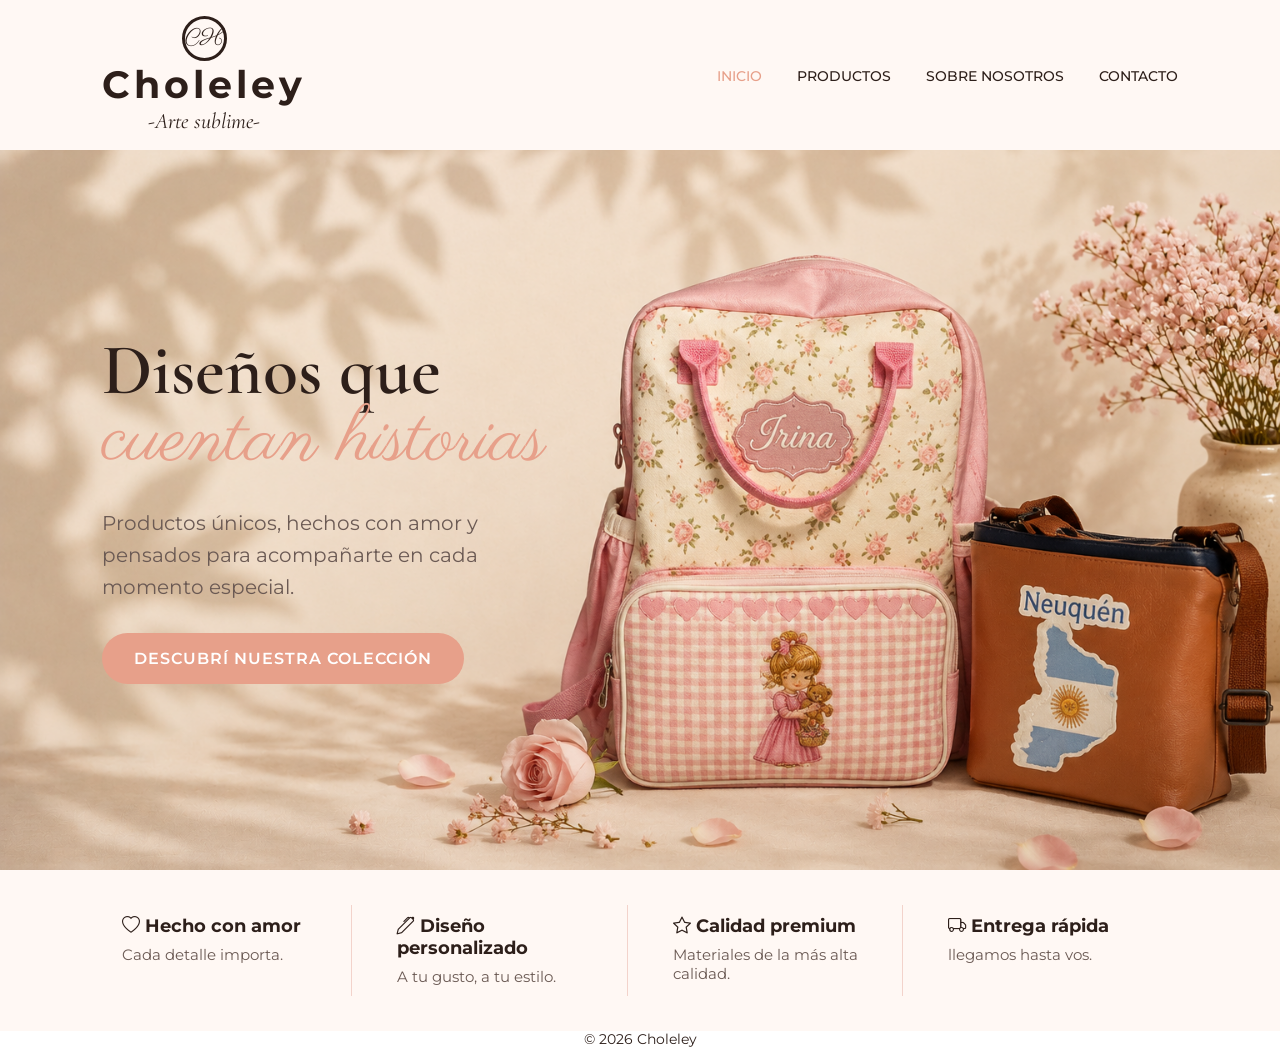
==== index.html @ 0b5933c6 "Primer commit" ====
<!DOCTYPE html>
<html lang="es">
<head>
    <meta charset="UTF-8">
    <meta name="viewport" content="width=device-width, initial-scale=1.0">
    <title>Choleley Arte sublime | Inicio</title>
    <link rel="stylesheet" href="https://cdn.jsdelivr.net/npm/bootstrap-icons@1.13.1/font/bootstrap-icons.min.css">
    <link rel="shortcut icon" href="img/favicon.png" type="image/x-icon">
    <link rel="stylesheet" href="styles/stile.css">
</head>
<body>

    <header class="header">
        <div class="logo">
            <span class="logoIcon">CH</span>
            <h1>Choleley</h1>
            <p>-Arte sublime-</p>
        </div>

        <nav class="navbar">
            <ul class="menu">
                <li class="menuItem active"><a href="index.html">Inicio</a></li>
                <li class="menuItem"><a href="productos.html">Productos</a></li>
                <li class="menuItem"><a href="https://www.instagram.com/choleleycrea?utm_source=ig_web_button_share_sheet&igsh=ZDNlZDc0MzIxNw==">Sobre nosotros</a></li>
                <li class="menuItem"><a href="http://wa.me/299628037">Contacto</a></li>
            </ul>
        </nav>
    </header>

    <main>
        <section class="hero">
            <div class="heroText">
                <h2>Diseños que <span>cuentan historias</span></h2>
                <p>
                    Productos únicos, hechos con amor y pensados para acompañarte en cada momento especial.
                </p>
                <a href="productos.html" class="btn">Descubrí nuestra colección</a>
            </div>
        </section>

        <section class="beneficios">
            <div class="beneficio">
                <h3><i class="bi bi-heart"></i> Hecho con amor</h3>
                <p>Cada detalle importa.</p>
            </div>

            <div class="beneficio">
                <h3><i class="bi bi-pen"></i> Diseño personalizado</h3>
                <p>A tu gusto, a tu estilo.</p>
            </div>

            <div class="beneficio">
                <h3><i class="bi bi-star"></i> Calidad premium</h3>
                <p>Materiales de la más alta calidad.</p>
            </div>

            <div class="beneficio">
                <h3><i class="bi bi-truck"></i> Entrega rápida</h3>
                <p>llegamos hasta vos.</p>
            </div>
        </section>
    </main>

    <footer>
        <p class="textoFooter">© 2026 Choleley</p>
    </footer>

</body>
</html>
---- styles/stile.css ----
@import url('https://fonts.googleapis.com/css2?family=Cormorant+Garamond:wght@400;500;600;700&family=Montserrat:wght@300;400;500;600;700&family=Parisienne&display=swap');

:root{
    --colorPrimary: #E7A08A;
    --colorSecondary: #F3D3CB;
    --colorBg: #F5ECE4;
    --colorLight: #FFF8F4;
    --colorAccent: #8A624F;

/**Textos*/
    --colorText: #2D1F1A;
    --colorTextToft: #6B5A54;
    --fontTitle: "Cormorant Garamond", serif;
    --fontScript: "Parisienne", cursive;
    --fontText: "Montserrat", sans-serif;
}

*{
    padding: 0;
    margin: 0;
    box-sizing: border-box;
}

body{
    font-family: var(--fontText);
    
    color: var(--colorText);
}
main{
    background-image:url(/mochila-bolso.png;);
}

.header{
    background-color: var(--colorLight);
    padding: 1rem 8%;
    display: flex;
    justify-content: space-between;
    align-items: center;
    
}

.logo{
    text-align: center;
}

.logoIcon{
    display: inline-flex;
    width: 45px;
    height: 45px;
    border: 3px solid var(--colorText);
    border-radius: 50%;
    align-items: center;
    justify-content: center;
    font-family: var(--fontScript);
    font-size: 22px;
}

.logo h1{
    font-size: 38px;
    letter-spacing: 4px;
    font-weight: 700;
}

.logo p{
    font-family: var(--fontTitle);
    font-style: italic;
    font-size: 22px;
}

.menu{
    display: flex;
    gap: 35px;
    list-style: none;
}

.menu a{
    text-decoration: none;
    color: var(--colorText);
    text-transform: uppercase;
    font-size: 14px;
    font-weight: 500;
}

.menu a:hover{
    color: var(--colorPrimary);
}

.hero{
    background-image:url(../img/mochila-bolso.png.png);
    background-size: cover;
    background-position: center center;
    background-repeat: no-repeat;
    min-height: 80vh;
    padding: 60px 8%;
    display: grid;
    grid-template-columns: 1fr 1.2fr;
    align-items: center;
    gap: 40px;
}

.heroText h2{
    font-family: var(--fontTitle);
    font-size: 72px;
    line-height: 0.95;
    font-weight: 600;
    color: var(--colorText);
}

.heroText h2 span{
    display: block;
    font-family: var(--fontScript);
    font-size: 76px;
    color: var(--colorPrimary);
    font-weight: 400;
}

.heroText p{
    margin: 30px 0;
    max-width: 480px;
    font-size: 20px;
    line-height: 1.6;
    color: var(--colorTextToft);
}

.btn{
    display: inline-block;
    background-color: var(--colorPrimary);
    color: white;
    padding: 16px 32px;
    border-radius: 40px;
    text-decoration: none;
    text-transform: uppercase;
    font-weight: 600;
    letter-spacing: 1px;
}

.btn:hover{
    background-color: var(--colorAccent);
}

.heroImg img{
    width: 100%;
    display: block;
}

.beneficios{
    display: grid;
    grid-template-columns: repeat(4, 1fr);
    gap: 25px;
    padding: 35px 8%;
    background-color: var(--colorLight);
}

.beneficio{
    border-right: 1px solid var(--colorSecondary);
    padding: 10px 20px;
}

.beneficio:last-child{
    border-right: none;
}

.beneficio h3{
    color: var(--colorText);
    font-size: 18px;
    margin-bottom: 8px;
}

.beneficio p{
    color: var(--colorTextToft);
    font-size: 15px;
}

/* Responsive */

@media(max-width: 900px){
    .header{
        flex-direction: column;
        gap: 20px;
    }

    .menu{
        flex-wrap: wrap;
        justify-content: center;
        gap: 18px;
    }

    .hero{
        text-align: center;
    }
    .heroText{
        background-color: var(--colorLight);
        border-radius: 4px;
    }

    .heroText p{
        margin-left: auto;
        margin-right: auto;
    }

    .heroText h2{
        font-size: 52px;
    }

    .heroText h2 span{
        font-size: 58px;
    }

    .beneficios{
        grid-template-columns: 1fr 1fr;
    }
}

@media(max-width: 500px){
    .heroText h2{
        font-size: 42px;
    }

    .heroText h2 span{
        font-size: 48px;
    }

    .beneficios{
        grid-template-columns: 1fr;
    }

    .beneficio{
        border-right: none;
        border-bottom: 1px solid var(--colorSecondary);
    }
}

/**PRODUCTOS **/
.bodyProductos{
    background-color: var(--colorBg);
    color: var(--colorText);
    font-family: var(--fontText);
}

/* HEADER */

.headerProductos{
    background-color: var(--colorLight);
    padding: 1rem 8%;
    display: flex;
    justify-content: space-between;
    align-items: center;
}

.logoProductos{
    width: 130px;
}

.menuIndex{
    display: flex;
    gap: 2rem;
    list-style: none;
}

.menuItem a{
    text-decoration: none;
    color: var(--colorText);
    font-size: 0.9rem;
    text-transform: uppercase;
    font-weight: 500;
}

.menuItem a:hover,
.menuItem.active a{
    color: var(--colorPrimary);
}

/* LAYOUT */

.wrapper{
    display: grid;
    grid-template-columns: 260px 1fr;
    min-height: calc(100vh - 100px);
}

/* SIDEBAR */

.sidebar{
    padding: 2rem;
    padding-right: 0;
    color: var(--colorText);
    position: sticky;
    top: 0;
    height: 100vh;
    display: flex;
    flex-direction: column;
    justify-content: space-between;
}

.menuProductos{
    display: flex;
    flex-direction: column;
    gap: 1rem;
    list-style-type: none;
}
.mainProductos{
    background-image: url(../img/fondo.png);
    margin: 1rem;
    margin-left: 0;
    border-radius: 2rem;
    padding: 3rem;
}

.botonMenu{
    width: 100%;
    border: none;
    background-color: transparent;
    color: var(--colorText);
    font-family: var(--fontText);
    text-align: left;
    padding: .5rem;
    border-radius: 2rem;
    cursor: pointer;
    text-decoration: none;
    display: flex;
    align-items: center;
    gap: 0.7rem;
    transition: 0.3s;
}

.botonMenu:hover,
.botonMenu.active{
    background-color: var(--colorPrimary);
    color: white;
}

.botonCarrito{
    background-color: var(--colorSecondary);
}

.numerito{
    background-color: white;
    color: var(--colorPrimary);
    padding: 0.1rem 0.5rem;
    border-radius: 1rem;
    font-weight: 700;
}

.textoFooter{
    color: var(--colorTextSoft);
    font-size: 0.85rem;
    text-align: center;
}

/* MAIN */

.contenidoProductos{
    padding: 3rem 8%;
}

.tituloPrincipal{
    font-family: var(--fontTitle);
    font-size: 3.5rem;
    color: var(--colorText);
    margin-bottom: 2rem;
}

/* PRODUCTOS */

.contenedorProductos{
    display: grid;
    grid-template-columns: repeat(4,1fr);
    gap: 1rem;
}
.productoImg{
    max-width: 100%;
    border-radius: 1rem;
}
.producto{
    background-color: var(--colorLight);
    border-radius: 2rem;
    overflow: hidden;
    box-shadow: 0 10px 30px rgba(45,31,26,0.08);
    transition: 0.3s;
}

.producto:hover{
    transform: translateY(-5px);
}

.productoDetalles{
    background-color: var(--colorSecondary);
    color: var(--colorText);
    padding: .5rem;
    border-radius: 1rem;
    margin-top: -2rem;
    position: relative;
    display: flex;
    flex-direction: column;
    gap: .25rem;
}

.productoTitulo{
    font-family: var(--fontTitle);
    font-size: 1rem;
    color: var(--colorText);
}

.productoPrecio{
    color: var(--colorAccent);
    font-size: 1.2rem;
    font-weight: 600;
    margin: 0.7rem 0 1rem;
}

.productoBtn{
    width: 100%;
    border: none;
    background-color: var(--colorPrimary);
    color: white;
    padding: 0.9rem;
    border-radius: 2rem;
    font-family: var(--fontText);
    font-weight: 600;
    cursor: pointer;
    text-transform: uppercase;
    transition: 0.3s;
}

.productoBtn:hover{
    background-color: var(--colorAccent);
}

/* RESPONSIVE */

@media(max-width: 900px){
    .headerProductos{
        flex-direction: column;
        gap: 20px;
    }
    .sidebar{
        position: static;
        width: 100%;
        height: auto;
        padding: 1rem;
        border-right: none;
        border-bottom: 1px solid var(--colorSecondary);
    }

    .wrapper{
        display: grid;
        grid-template-columns: 1fr;
        width: 100%;
    }

    .menuProductos{
        display: flex;
        flex-direction: row;
        flex-wrap: wrap;
        justify-content: center;
        gap: .7rem;
    }

    .botonMenu{
        width: auto;
        font-size: .85rem;
        padding: .7rem 1rem;
        white-space: nowrap;
    }

    .botonCarrito{
        width: 100%;
        justify-content: center;
    }

    .contenidoProductos{
        padding: 2rem 1rem;
    }

    .tituloPrincipal{
        position: static;
        font-size: 2.5rem;
        text-align: center;
        margin-bottom: 1.5rem;
    }
}

@media(max-width: 600px){
    @media(max-width: 600px){

    .contenedorProductos{
        grid-template-columns: 1fr;
        gap: 1.5rem;
    }

    .producto{
        max-width: 350px;
        margin: 0 auto;
    }

    .productoImg{
        height: 220px;
        object-fit: contain;
        padding: 1rem;
    }

    .textoFooter{
        display: none;
    }
}
}

/* AJUSTES PARA PLANTILLA FUNCIONAL */
main{
    background-image: none;
}

.disable{
    display: none !important;
}

.contenedorCarrito{
    display: flex;
    flex-direction: column;
    gap: 1.5rem;
}

.carritoVacio,
.carritoComprado{
    color: var(--colorText);
    background-color: var(--colorLight);
    padding: 1rem;
    border-radius: 1rem;
    box-shadow: 0 10px 30px rgba(45,31,26,0.08);
}

.carritoProductos{
    display: flex;
    flex-direction: column;
    gap: 1rem;
}

.carritoProducto{
    display: grid;
    grid-template-columns: 90px 1.5fr .7fr .7fr .7fr auto;
    align-items: center;
    gap: 1rem;
    background-color: var(--colorLight);
    color: var(--colorText);
    padding: .8rem;
    border-radius: 1.5rem;
    box-shadow: 0 10px 30px rgba(45,31,26,0.08);
}

.carritoProductoImg{
    width: 80px;
    height: 80px;
    object-fit: contain;
    border-radius: 1rem;
    background-color: white;
}

.carritoProducto small{
    display: block;
    color: var(--colorTextToft);
    font-size: .75rem;
    margin-bottom: .2rem;
}

.carritoProductoTitulo h3{
    font-family: var(--fontTitle);
    font-size: 1.4rem;
}

.carritoProductoEliminar{
    border: none;
    background-color: transparent;
    color: var(--colorAccent);
    cursor: pointer;
    font-size: 1.3rem;
}

.carritoAcciones{
    display: flex;
    justify-content: space-between;
    gap: 1rem;
    align-items: center;
    flex-wrap: wrap;
}

.carritoAccionesVaciar,
.CarritoAccionesComprar{
    border: none;
    background-color: var(--colorPrimary);
    color: white;
    padding: 1rem 1.5rem;
    border-radius: 2rem;
    font-family: var(--fontText);
    font-weight: 600;
    text-transform: uppercase;
    cursor: pointer;
    transition: .3s;
}

.carritoAccionesVaciar:hover,
.CarritoAccionesComprar:hover{
    background-color: var(--colorAccent);
}

.carritoAccionesDerecha{
    display: flex;
    align-items: center;
    gap: 0;
}

.carritoAccionesTotal{
    display: flex;
    gap: .5rem;
    background-color: var(--colorSecondary);
    color: var(--colorText);
    padding: 1rem 1.5rem;
    border-top-left-radius: 2rem;
    border-bottom-left-radius: 2rem;
    font-weight: 700;
}

.carritoAccionesDerecha .CarritoAccionesComprar{
    border-top-left-radius: 0;
    border-bottom-left-radius: 0;
}

@media(max-width: 900px){
    .carritoProducto{
        grid-template-columns: 80px 1fr 1fr;
        align-items: start;
    }

    .carritoProductoEliminar{
        justify-self: start;
    }
}

@media(max-width: 600px){
    .carritoProducto{
        grid-template-columns: 70px 1fr;
    }

    .carritoProductoSubtotal{
        display: none;
    }

    .carritoAccionesDerecha{
        width: 100%;
        flex-direction: column;
        align-items: stretch;
        gap: .7rem;
    }

    .carritoAccionesTotal,
    .carritoAccionesDerecha .CarritoAccionesComprar{
        border-radius: 2rem;
        justify-content: center;
    }
}
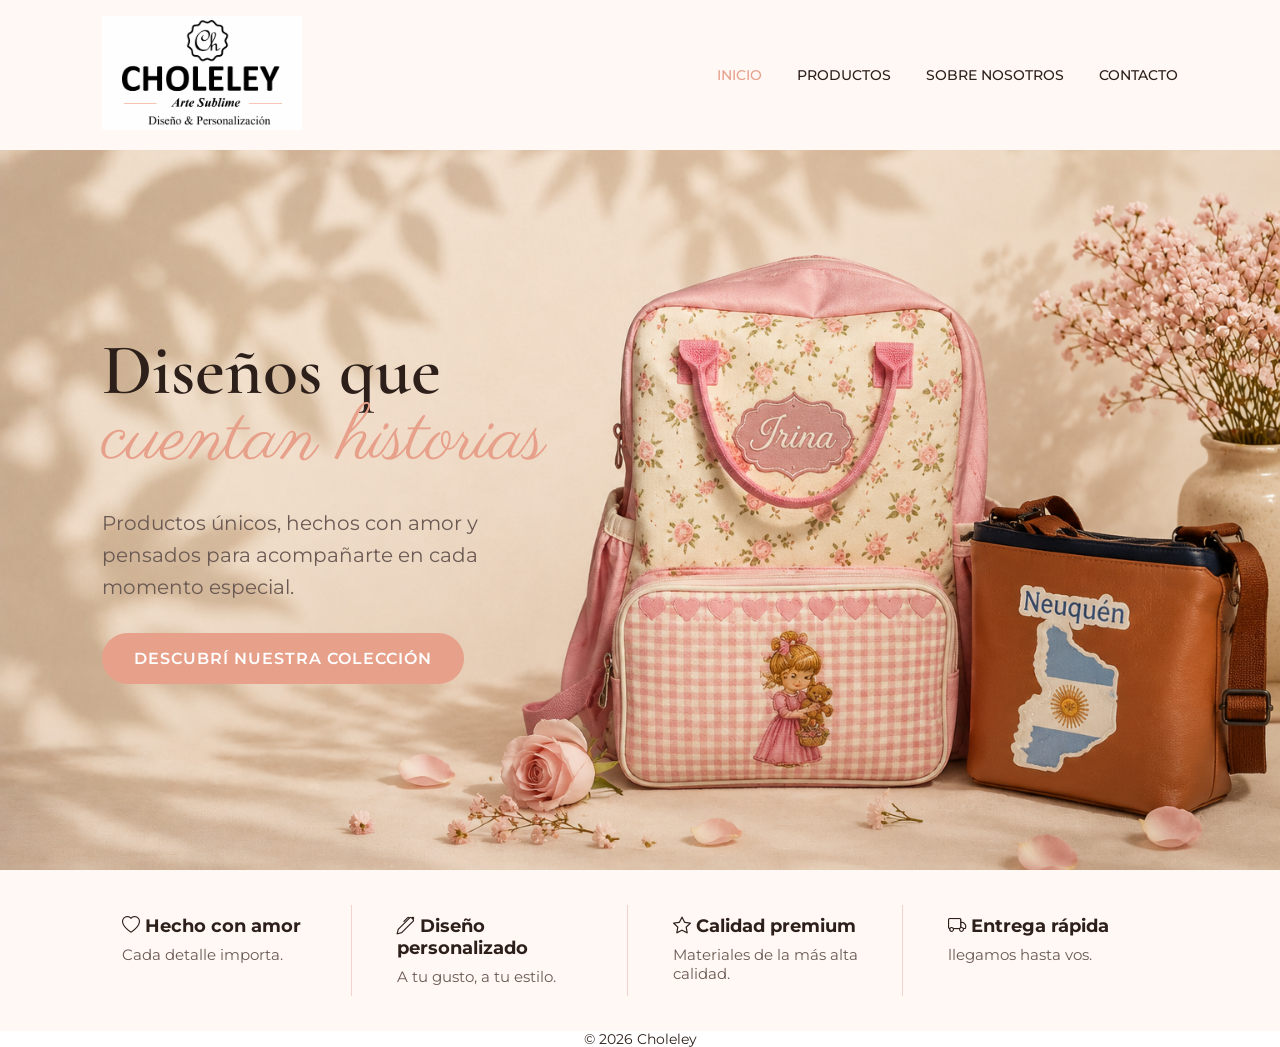
==== commit a4807f59: "Form y logo" ====
--- a/index.html
+++ b/index.html
@@ -4,6 +4,8 @@
     <meta charset="UTF-8">
     <meta name="viewport" content="width=device-width, initial-scale=1.0">
     <title>Choleley Arte sublime | Inicio</title>
+    <meta name="description" content="Choleley Creaciones | Productos sublimados y de marroquinería personalizados. Mates, bolsos materos, mochilas maternales, tazas y regalos únicos hechos a tu estilo.">
+    <meta name="keywords" content="productos personalizados, sublimación, bolsos materos, mochilas maternales, tazas personalizadas, marroquinería, regalos personalizados, Choleley">
     <link rel="stylesheet" href="https://cdn.jsdelivr.net/npm/bootstrap-icons@1.13.1/font/bootstrap-icons.min.css">
     <link rel="shortcut icon" href="img/favicon.png" type="image/x-icon">
     <link rel="stylesheet" href="styles/stile.css">
@@ -12,9 +14,7 @@
 
     <header class="header">
         <div class="logo">
-            <span class="logoIcon">CH</span>
-            <h1>Choleley</h1>
-            <p>-Arte sublime-</p>
+            <a href="index.html"><img src="img/LogoCholeley.png" alt="Logo Choleley"></a>
         </div>
 
         <nav class="navbar">
--- a/styles/stile.css
+++ b/styles/stile.css
@@ -39,8 +39,8 @@
     
 }
 
-.logo{
-    text-align: center;
+.logo img{
+    width: 200px;
 }
 
 .logoIcon{
@@ -657,3 +657,75 @@
         justify-content: center;
     }
 }
+/* FORMULARIO CLIENTE */
+
+.formularioCliente{
+    display: flex;
+    flex-direction: column;
+    gap: 1rem;
+    background-color: var(--colorLight);
+    padding: 2rem;
+    border-radius: 2rem;
+    margin-bottom: 2rem;
+    box-shadow: 0 10px 30px rgba(45,31,26,0.08);
+}
+
+.formularioCliente input,
+.formularioCliente select,
+.formularioCliente textarea{
+    width: 100%;
+    border: 2px solid transparent;
+    background-color: white;
+    padding: 1rem 1.2rem;
+    border-radius: 1rem;
+    font-family: var(--fontText);
+    font-size: 1rem;
+    color: var(--colorText);
+    transition: 0.3s;
+    outline: none;
+}
+
+.formularioCliente textarea{
+    min-height: 120px;
+    resize: vertical;
+}
+
+.formularioCliente input::placeholder,
+.formularioCliente textarea::placeholder{
+    color: var(--colorTextToft);
+}
+
+.formularioCliente input:focus,
+.formularioCliente select:focus,
+.formularioCliente textarea:focus{
+    border-color: var(--colorPrimary);
+    box-shadow: 0 0 0 4px rgba(231,160,138,0.15);
+}
+
+.formularioCliente select{
+    cursor: pointer;
+}
+
+.formularioCliente label{
+    font-size: 0.95rem;
+    font-weight: 600;
+    color: var(--colorAccent);
+}
+
+/* RESPONSIVE */
+
+@media(max-width: 600px){
+
+    .formularioCliente{
+        padding: 1.2rem;
+        border-radius: 1.5rem;
+    }
+
+    .formularioCliente input,
+    .formularioCliente select,
+    .formularioCliente textarea{
+        padding: .9rem 1rem;
+        font-size: .95rem;
+    }
+
+}
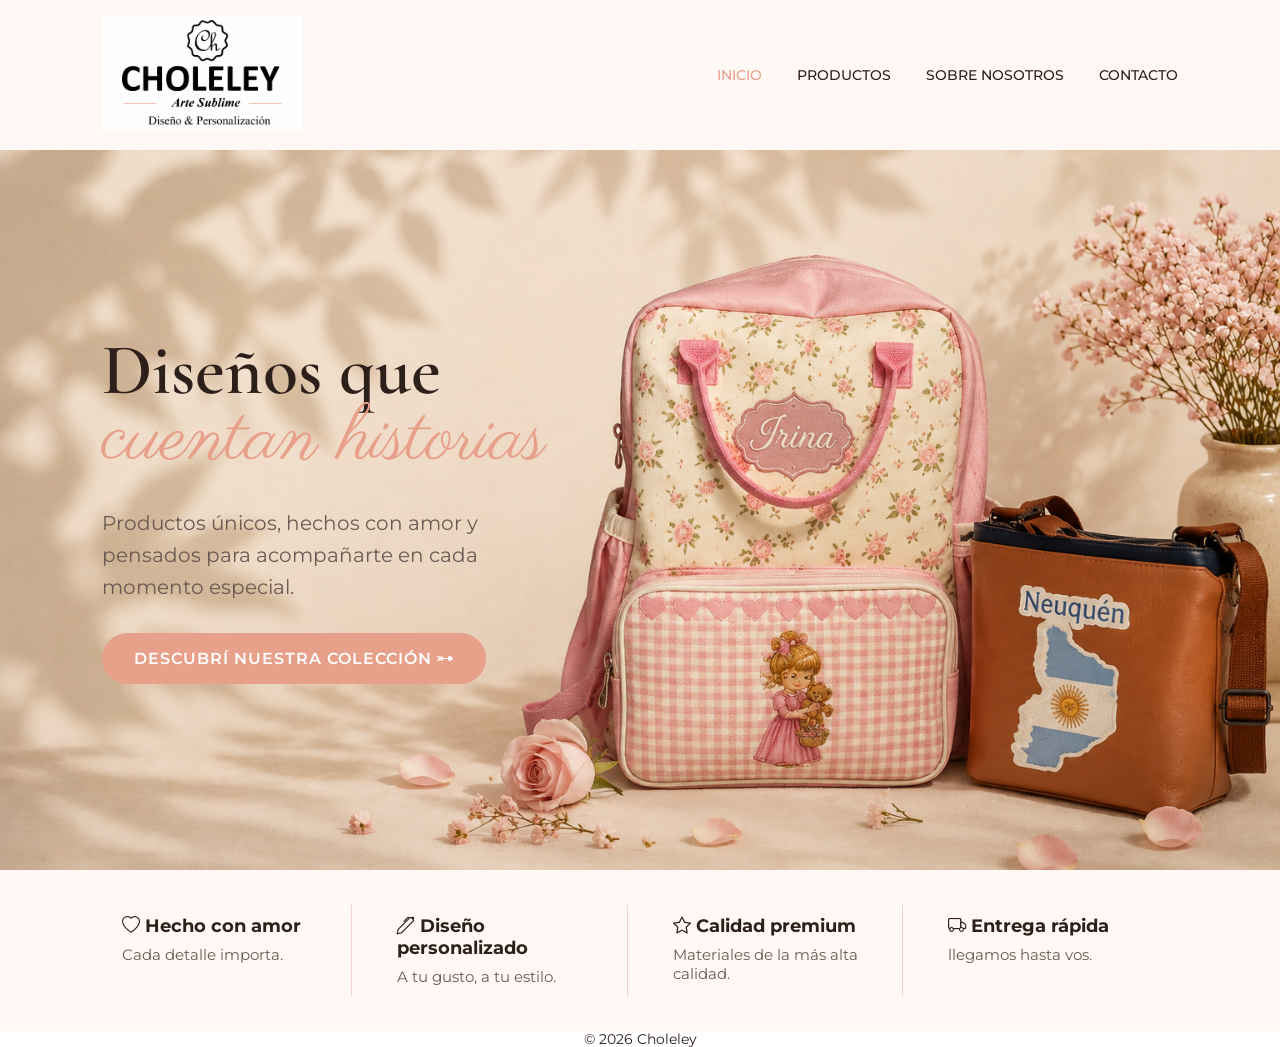
==== commit 26f9daf7: "Icono flecha" ====
--- a/index.html
+++ b/index.html
@@ -34,7 +34,7 @@
                 <p>
                     Productos únicos, hechos con amor y pensados para acompañarte en cada momento especial.
                 </p>
-                <a href="productos.html" class="btn">Descubrí nuestra colección</a>
+                <a href="productos.html" class="btn">Descubrí nuestra colección <i class="bi bi-heart-arrow"></i></a>
             </div>
         </section>
 
